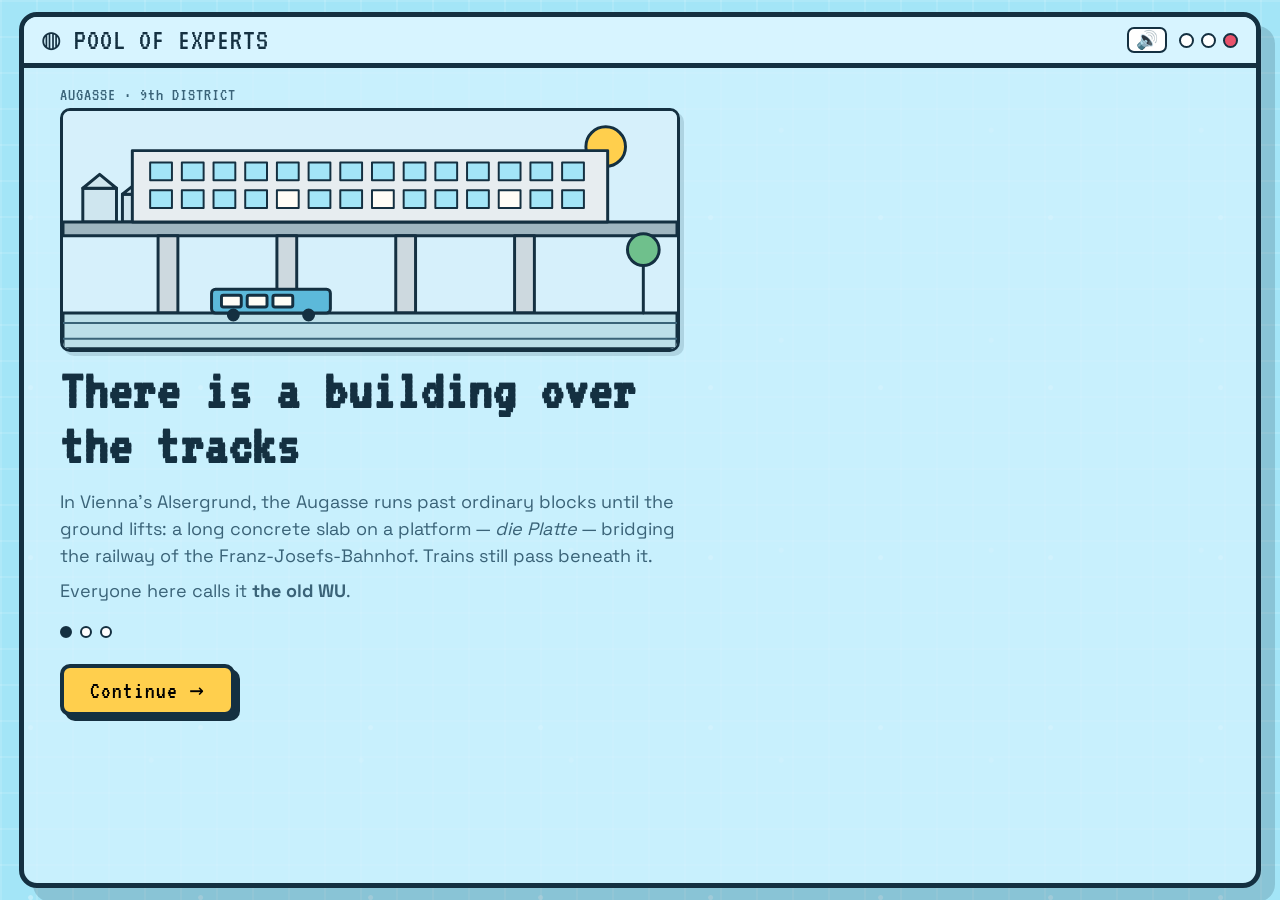
==== index.html @ d89aa1b1 "Zaehler 9/9 in der Auswahlleiste, Zeit- und Ruf-Anzeige wieder versteckt bis sie sich bewegen" ====
<!DOCTYPE html>
<html lang="en">
<head>
<meta charset="UTF-8">
<meta name="viewport" content="width=device-width, initial-scale=1.0">
<title>Pool of Experts</title>
<link href="https://fonts.googleapis.com/css2?family=VT323&family=Space+Grotesk:wght@400;500;700&display=swap" rel="stylesheet">
<link rel="stylesheet" href="style.css?v=20260910-4">
</head>
<body>
<div class="frame">
  <div class="titlebar">
    <span class="logo">◍ POOL OF EXPERTS</span>
    <span class="tag"></span>
    <button class="mute" id="mute" type="button" aria-pressed="false" title="Sound on/off">🔊</button>
    <span class="dots"><i></i><i></i><i></i></span>
  </div>
  <div class="hud" id="hud" style="display:none">
    <button class="gauge money-gauge" id="g-money" type="button" aria-expanded="false" aria-controls="budget-panel">
      <span class="k">💶 Budget <span class="caret">▾</span></span>
      <span class="v" id="hud-money">€3,000,000</span>
      <span class="sub" id="hud-spent">nothing spent yet</span>
    </button>
    <div class="gauge time-gauge" id="g-time" hidden>
      <div class="k">📅 Schedule</div>
      <div class="v" id="hud-weeks">on time</div>
      <div class="sub" id="hud-deadline">deadline: 01 Aug 2026</div>
    </div>
    <div class="gauge rep" id="g-rep" hidden>
      <div class="k">Reputation</div>
      <div class="v" id="hud-repword">Solid</div>
      <div class="bar"><div class="fill" id="hud-repfill" style="width:100%"></div></div>
    </div>
  </div>
  <div class="budget-panel" id="budget-panel" hidden>
    <div class="bstack" id="budget-stack"></div>
    <ul class="legend" id="budget-legend"></ul>
  </div>
  <div class="feed" id="feed" style="display:none">
    <span class="src">Quiet news day</span> — the call has just opened.
  </div>
  <div class="phasebar" id="phasebar"></div>
  <div class="stage" id="stage"></div>
</div>
<script src="data.js?v=20260910-4"></script>
<script src="rules.js?v=20260910-4"></script>
<script src="art.js?v=20260910-4"></script>
<script src="sound.js?v=20260910-4"></script>
<script src="game.js?v=20260910-4"></script>
<script>start();</script>
</body>
</html>
---- style.css ----
/* ==========================================================================
   POOL OF EXPERTS — style.css
   Alles CSS an einem Ort. Vorher: <style> in index.html plus Styles, die
   draft-p1-cards / draft-reveal / draft-letter zur Laufzeit injizierten.
   ========================================================================== */

:root{
  --water:#a3e5f7; --water-deep:#5cb9da; --ui:#d7f4ff; --ui-head:#70cbe8;
  --pink:#ffc2df; --pink-card:#ffe1ef; --tile:#9ae2f6;
  --gold:#ffcf4d; --gold-deep:#e8a200; --warn:#ff8a5c; --danger:#e8526b;
  --ink:#143041; --ink-soft:#3a6378; --paper:#fffdf6; --ok:#4fb286; --line:#bfe0ec;
}
*{box-sizing:border-box;margin:0;padding:0}
html,body{height:100%}
body{
  font-family:'Space Grotesk',system-ui,sans-serif; color:var(--ink);
  background:var(--water);
  background-image:
    radial-gradient(circle at 18% 28%, rgba(255,255,255,.32) 0 2px, transparent 3px),
    radial-gradient(circle at 72% 62%, rgba(255,255,255,.22) 0 2px, transparent 3px),
    linear-gradient(rgba(255,255,255,.12) 2px, transparent 2px),
    linear-gradient(90deg, rgba(255,255,255,.12) 2px, transparent 2px);
  background-size:170px 170px,210px 210px,36px 36px,36px 36px;
  min-height:100vh; display:flex; flex-direction:column;
}
img{image-rendering:pixelated}

.frame{
  width:min(1500px,97vw); margin:12px auto; flex:1;
  background:rgba(215,244,255,.72); border:5px solid var(--ink);
  border-radius:18px; box-shadow:14px 14px 0 rgba(20,48,65,.18);
  display:flex; flex-direction:column; overflow:hidden;
}
.titlebar{
  font-family:'VT323',monospace; background:var(--ui);
  border-bottom:5px solid var(--ink); padding:8px 18px;
  display:flex; align-items:center; gap:12px; letter-spacing:1px;
}
.titlebar .logo{font-size:30px;line-height:1}
.titlebar .tag{font-size:17px;color:var(--ink-soft);margin-left:2px}
.titlebar .mute{margin-left:auto;font-size:18px;line-height:1;background:#fff;border:2px solid var(--ink);border-radius:7px;padding:2px 7px;cursor:pointer}
.titlebar .mute:hover{background:var(--gold)}
.titlebar .dots{display:flex;gap:7px}
.titlebar .dots i{width:15px;height:15px;border:2px solid var(--ink);border-radius:50%;background:#fff}
.titlebar .dots i:last-child{background:var(--danger)}

.phasebar{
  font-family:'VT323',monospace; font-size:17px; display:flex; gap:6px;
  padding:5px 18px; background:var(--ui-head); border-bottom:5px solid var(--ink); flex-wrap:wrap;
}
.phasebar b{display:inline-flex;align-items:center;gap:6px;padding:1px 10px 1px 4px;border:2px solid transparent;border-radius:7px;white-space:nowrap;font-weight:400}
.phasebar b i{width:20px;height:20px;border:2px solid var(--ink);border-radius:50%;display:inline-flex;align-items:center;justify-content:center;font-style:normal;font-size:15px;background:#fff}
.phasebar b.locked{opacity:.5}
.phasebar b.locked i{border-style:dashed;background:transparent}
.phasebar b.open i{background:var(--gold)}
.phasebar b.done i{background:var(--ok);color:#fff}
.phasebar b.on{background:#fff;border-color:var(--ink);opacity:1}
.kicker{font-family:'VT323',monospace;font-size:18px;letter-spacing:.5px;color:var(--ink-soft);margin-bottom:8px}
.kicker b{color:var(--ink)}
.kicker span{color:var(--ink)}

.stage{flex:1;padding:18px clamp(16px,3vw,36px);overflow-y:auto}

h1{font-family:'VT323',monospace;font-size:clamp(34px,6vw,58px);line-height:.95;letter-spacing:1px;margin-bottom:14px}
h2{font-family:'VT323',monospace;font-size:clamp(24px,4vw,38px);margin-bottom:10px}
.lede{font-size:18px;max-width:60ch;line-height:1.5;color:var(--ink-soft);margin-bottom:8px}
p{line-height:1.55;max-width:64ch}
.spacer{height:16px}

.btn{
  font-family:'VT323',monospace; font-size:24px; letter-spacing:1px; cursor:pointer;
  background:var(--gold); border:4px solid var(--ink); border-radius:10px;
  padding:8px 26px; box-shadow:5px 5px 0 var(--ink); transition:transform .05s,box-shadow .05s;
}
.btn:hover{transform:translate(2px,2px);box-shadow:3px 3px 0 var(--ink)}
.btn:active{transform:translate(5px,5px);box-shadow:0 0 0 var(--ink)}
.btn:disabled{cursor:not-allowed;opacity:.45;background:#cfe6ef;box-shadow:5px 5px 0 rgba(20,48,65,.3)}
.btn.ghost{background:var(--ui)}
.btnbar{display:flex;gap:14px;flex-wrap:wrap;margin-top:26px;align-items:center}

/* ---- Vienna email ---- */
.mail{
  max-width:560px; background:var(--paper); border:4px solid var(--ink);
  border-radius:12px; box-shadow:7px 7px 0 rgba(20,48,65,.16); overflow:hidden;
}
.mail .from{
  display:flex;align-items:center;gap:12px;padding:13px 18px;
  background:var(--ui); border-bottom:3px solid var(--ink);
}
.mail .crest{
  width:42px;height:42px;flex:0 0 auto;border:3px solid var(--ink);border-radius:7px;
  background:linear-gradient(160deg,#e8526b 0 50%,#fff 50% 100%);
  display:flex;align-items:center;justify-content:center;
  font-family:'VT323',monospace;font-size:13px;line-height:.9;text-align:center;color:var(--ink);
}
.mail .who{font-weight:700}
.mail .who small{display:block;font-weight:400;color:var(--ink-soft);font-size:13px}
.mail .subject{padding:12px 18px 4px;font-family:'VT323',monospace;font-size:24px}
.mail .body{padding:4px 18px 18px;font-size:15px;line-height:1.55;color:#23434f}

/* ---- selection ---- */
.selbar{
  position:sticky; top:-18px; z-index:6; background:var(--ui); border:4px solid var(--ink);
  border-radius:10px; padding:10px 16px; display:flex; align-items:center; gap:16px;
  flex-wrap:wrap; margin-bottom:16px; box-shadow:5px 5px 0 rgba(20,48,65,.15);
}
.counter{font-family:'VT323',monospace;font-size:30px;line-height:1;flex:0 0 auto;min-width:64px}
.counter small{font-size:13px;display:block;color:var(--ink-soft);white-space:nowrap}
.timer{font-family:'VT323',monospace;font-size:26px;padding:2px 12px;border:3px solid var(--ink);border-radius:8px;background:#fff}
.timer.low{background:#ffd9df;color:var(--danger);border-color:var(--danger)}
.hint{font-size:13px;color:var(--ink-soft);max-width:42ch;line-height:1.45}
.selbar .btn{margin-left:auto;font-size:20px;padding:6px 20px}

.grid{display:grid;grid-template-columns:repeat(auto-fill,minmax(250px,1fr));gap:14px}
.card{
  position:relative; background:var(--paper); border:3px solid var(--ink); border-radius:10px;
  padding:13px 14px 12px; cursor:pointer; transition:transform .08s,box-shadow .08s;
  box-shadow:4px 4px 0 rgba(20,48,65,.14); display:flex; flex-direction:column;
}
.card:hover{transform:translateY(-3px);box-shadow:4px 7px 0 rgba(20,48,65,.18)}
.card.sel{background:#fff4d6;border-color:var(--gold-deep);box-shadow:4px 4px 0 var(--gold-deep)}
.card.sel::after{
  content:"✓ on board"; position:absolute;top:-12px;right:10px;
  font-family:'VT323',monospace;font-size:16px;background:var(--gold);
  border:2px solid var(--ink);border-radius:6px;padding:0 8px;
}
.card .sp{font-weight:700;font-size:14px;margin:6px 0 7px}

/* ---- modal ---- */
.scrim{position:fixed;inset:0;background:rgba(20,48,65,.55);display:flex;align-items:center;justify-content:center;padding:20px;z-index:40;animation:fade .15s ease}
@keyframes fade{from{opacity:0}to{opacity:1}}
.modal{background:var(--paper);border:5px solid var(--ink);border-radius:14px;max-width:480px;width:100%;box-shadow:10px 10px 0 rgba(20,48,65,.3);overflow:hidden}
.modal .head{font-family:'VT323',monospace;font-size:26px;padding:12px 18px;border-bottom:4px solid var(--ink);display:flex;gap:10px;align-items:center}
.modal.warn .head{background:#ffe6c2}
.modal.danger .head{background:#ffd9df}
.modal .body{padding:18px 20px}
.modal .body p{font-size:15px;margin-bottom:12px}
.modal .body .quote{background:#f0f6f9;border-left:4px solid var(--ink-soft);padding:10px 14px;font-size:14px;font-style:italic;color:#2c4d5e;margin-bottom:14px}
.modal .foot{display:flex;gap:10px;justify-content:flex-end;padding:0 20px 18px}
.modal .btn{font-size:19px;padding:5px 16px;box-shadow:4px 4px 0 var(--ink)}

/* ---- learned profile bars ---- */
.bars{max-width:520px;margin:14px 0}
.bar{display:flex;align-items:center;gap:12px;margin:9px 0}
.bar .lab{width:130px;font-size:14px;text-align:right;color:var(--ink-soft)}
.bar .track{flex:1;height:22px;background:#fff;border:3px solid var(--ink);border-radius:6px;overflow:hidden}
.bar .fill{height:100%;background:var(--gold);transition:width .5s ease}
.bar .fill.comp{background:var(--ok)}
.bar .num{font-family:'VT323',monospace;font-size:20px;width:28px}

/* ---- pool reveal ---- */
.poolwrap{max-width:820px}
.pool{background:linear-gradient(180deg,var(--water) 0%,var(--water-deep) 100%);border:4px solid var(--ink);border-radius:12px;padding:18px;margin:16px 0}
.lane{display:flex;align-items:flex-end;gap:6px;border:3px solid var(--ink);border-radius:8px;padding:10px 10px 6px;margin-bottom:10px;background:rgba(255,255,255,.22);min-height:96px;flex-wrap:wrap}
.lane .label{font-family:'VT323',monospace;font-size:18px;width:100%;margin-bottom:4px;display:flex;justify-content:space-between;align-items:baseline}
.lane .label span{font-size:14px;color:var(--ink-soft)}
.station{width:40px;height:64px;flex:0 0 auto;border:2px dashed var(--ink-soft);border-radius:5px;display:flex;align-items:flex-end;justify-content:center;background:rgba(255,255,255,.4);position:relative}
.station.full{border-style:solid;background:rgba(255,255,255,.72)}
.station.over{border-color:var(--danger)}
.station img{width:22px;height:48px}
.station .dress{position:absolute;top:-9px;left:50%;transform:translateX(-50%);font-size:13px}
.overflow{font-family:'VT323',monospace;font-size:16px;color:var(--danger);align-self:center;padding:0 8px}
.empties{font-family:'VT323',monospace;font-size:16px;color:var(--ink-soft);align-self:center;padding:0 8px}
.tally{display:flex;gap:24px;font-family:'VT323',monospace;font-size:24px;margin:8px 0 4px;flex-wrap:wrap}
.tally .target{color:var(--ink-soft)}
.runcount{font-family:'VT323',monospace;font-size:30px;margin:6px 0}

/* ---- outro ---- */
.slide{max-width:62ch}
.stat-row{display:flex;flex-wrap:wrap;gap:20px;margin:18px 0}
.stat{background:var(--paper);border:3px solid var(--ink);border-radius:10px;padding:14px 18px;flex:1;min-width:170px;box-shadow:4px 4px 0 rgba(20,48,65,.14)}
.stat .n{font-family:'VT323',monospace;font-size:46px;line-height:1}
.stat .t{font-size:14px;color:var(--ink-soft);line-height:1.35;margin-top:4px}
.disc{font-size:13px;color:var(--ink-soft);font-style:italic;margin-top:16px;max-width:60ch;line-height:1.5}
.dotnav{display:flex;gap:8px;margin-top:22px}
.dotnav i{width:12px;height:12px;border:2px solid var(--ink);border-radius:50%;background:#fff}
.dotnav i.on{background:var(--ink)}
.qlist{max-width:60ch;margin:6px 0 0}
.qlist li{margin:10px 0;line-height:1.5}
.verdict{background:var(--paper);border:3px solid var(--ink);border-radius:10px;padding:16px 20px;max-width:60ch;box-shadow:5px 5px 0 rgba(20,48,65,.15);margin:10px 0}
.verdict .tagline{font-family:'VT323',monospace;font-size:26px;margin-bottom:8px}

/* ---- application review (phase 2) ---- */
.appcard{background:var(--paper);border:3px solid var(--ink);border-radius:12px;padding:18px 20px;max-width:620px;box-shadow:6px 6px 0 rgba(20,48,65,.16);margin-bottom:16px}
.apphead .badge{display:inline-block;font-family:'VT323',monospace;font-size:16px;background:var(--ui-head);border:2px solid var(--ink);border-radius:6px;padding:0 9px;margin-bottom:4px}
.appcard h2{font-family:'VT323',monospace}
.appcard p{font-size:15px;line-height:1.55;color:#23434f}
.appcrit{display:flex;flex-wrap:wrap;gap:6px;margin:6px 0 14px;border-top:2px dotted var(--line);padding-top:10px}
.appactions{display:flex;gap:10px;flex-wrap:wrap}
.appactions .btn{font-size:20px;padding:6px 22px}

/* ---- HUD ---- */
.hud{display:flex;gap:8px;padding:6px 18px;background:var(--ui-head);border-bottom:5px solid var(--ink);flex-wrap:wrap}
.gauge[hidden]{display:none}
.gauge{flex:0 1 auto;min-width:0;background:var(--paper);border:2px solid var(--ink);border-radius:8px;padding:3px 10px;box-shadow:3px 3px 0 rgba(20,48,65,.14);display:flex;align-items:baseline;gap:8px}
.gauge .k{font-size:10px;color:var(--ink-soft);text-transform:uppercase;letter-spacing:.6px}
.gauge .v{font-family:'VT323',monospace;font-size:22px;line-height:1.05}
.gauge .sub{font-size:10px;color:var(--ink-soft)}
.gauge.gflash{animation:gflash .5s ease}
@keyframes gflash{0%{background:#fff4d6}100%{background:var(--paper)}}
button.gauge{font:inherit;color:inherit;text-align:left;cursor:pointer;appearance:none}
button.gauge .k,button.gauge .v,button.gauge .sub{display:inline}
button.gauge .caret{font-size:12px;color:var(--ink-soft);margin-left:4px;display:inline-block;transition:transform .15s}
button.gauge.open .caret{transform:rotate(180deg)}
.budget-panel{padding:10px 18px 12px;background:var(--ui);border-bottom:5px solid var(--ink)}
.budget-panel .bstack{display:flex;height:22px;border:3px solid var(--ink);border-radius:6px;overflow:hidden;background:#fff}
.budget-panel .bstack i{display:block;height:100%;border-right:2px solid var(--ink);transition:width .4s ease}
.budget-panel .bstack i.rest{background:repeating-linear-gradient(135deg,#fff 0 6px,#eaf4f8 6px 12px);border-right:none}
.budget-panel .legend{list-style:none;display:flex;flex-wrap:wrap;gap:6px 22px;margin-top:8px;font-size:13px}
.budget-panel .legend li{display:flex;align-items:center;gap:6px}
.budget-panel .legend li i{width:12px;height:12px;border:2px solid var(--ink);border-radius:3px;display:inline-block}
.budget-panel .legend li.rest i{background:repeating-linear-gradient(135deg,#fff 0 3px,#eaf4f8 3px 6px)}
.budget-panel .legend b{font-family:'VT323',monospace;font-size:17px}
.budget-panel .legend small{color:var(--ink-soft)}
.budget-panel .legend li.none{color:var(--ink-soft);font-style:italic}
.rep .bar{width:90px;height:10px;border:2px solid var(--ink);border-radius:6px;background:#fff;overflow:hidden;align-self:center}
.rep .fill{height:100%;background:var(--ok);transition:width .4s ease,background .4s ease}
.feed{font-family:'VT323',monospace;font-size:18px;background:var(--ink);color:#bfe9f7;
  padding:6px 18px;display:flex;gap:10px;align-items:center;border-bottom:5px solid var(--ink)}
.feed b{color:var(--gold)}.feed .src{color:#7fb8cc}
.money-gauge{border-color:var(--gold-deep)!important;background:#fff8e6!important}
.time-gauge{border-color:var(--warn)!important;background:#fff6f0!important}
.btn .cost{display:block;font-family:'Space Grotesk',sans-serif;font-size:12px;letter-spacing:0;color:var(--ink-soft);font-weight:500;margin-top:1px}
.btnbar.col{flex-direction:column;align-items:flex-start}
.btnbar.col .btn{width:100%;max-width:560px;text-align:left}
.art{border:3px solid var(--ink);border-radius:10px;overflow:hidden;margin-bottom:12px;box-shadow:4px 4px 0 rgba(20,48,65,.14)}
.art svg{display:block;width:100%;height:auto}

/* ---- opening scene ---- */
.beatlabel{font-family:'VT323',monospace;font-size:18px;color:var(--ink-soft);letter-spacing:1px;margin-bottom:4px}
.fadein{animation:fadein .35s ease}
@keyframes fadein{from{opacity:0;transform:translateY(8px)}to{opacity:1;transform:none}}

@media (max-width:560px){
  .frame{width:97vw;margin:10px auto}
  .selbar .btn{margin-left:0;width:100%}
  .phasebar{font-size:14px}
  .bar .lab{width:96px;font-size:12px}
  .appactions .btn{width:100%}
}
/* ---- keyboard ---- */
:focus-visible{outline:3px solid var(--gold-deep);outline-offset:2px}
.card:focus-visible{outline:3px solid var(--gold-deep);outline-offset:3px}
button.hcard{font:inherit;color:inherit;text-align:left}
.keys{font-size:12px;color:var(--ink-soft);text-align:center;margin:0}
kbd{font-family:'VT323',monospace;font-size:14px;border:1.5px solid var(--ink-soft);border-radius:4px;padding:0 5px;background:#fff}
@media (prefers-reduced-motion:reduce){*{animation:none!important;transition:none!important}}

/* ---- stations 3–6 and echoes ---- */
.echo-note{font-size:13px;color:#2c6e54;background:#e9f7f0;border:2px solid var(--ok);border-radius:8px;padding:6px 10px;margin:8px 0 4px;max-width:none}
.btn .cost s{color:var(--ink-soft);margin-right:4px}
.lates{display:grid;grid-template-columns:repeat(auto-fit,minmax(250px,1fr));gap:14px;margin-top:14px}
.late{background:var(--paper);border:3px solid var(--ink);border-radius:10px;padding:12px 14px;box-shadow:5px 5px 0 rgba(20,48,65,.15)}
.late h3{font-family:'VT323',monospace;font-size:26px;line-height:1;margin:4px 0 8px}
.late ul{list-style:none;font-size:13px;line-height:1.45}
.late li{padding:6px 0;border-top:1px dotted var(--line)}
.late li span{font-family:'VT323',monospace;font-size:16px;white-space:nowrap}
.late li.cost span{color:var(--danger)}
.late li.gain span{color:#2c6e54}
.late li.none{color:var(--ink-soft);font-style:italic}

/* ---- the ending ---- */
.bill{background:var(--paper);border:3px solid var(--ink);border-radius:10px;padding:12px 16px;box-shadow:4px 4px 0 rgba(20,48,65,.14);margin:14px 0;max-width:520px}
.bill .k{font-size:11px;text-transform:uppercase;letter-spacing:.6px;color:var(--ink-soft)}
.bill .v{font-family:'VT323',monospace;font-size:40px;line-height:1.05}
.bill .legend{list-style:none;display:flex;flex-wrap:wrap;gap:4px 18px;margin-top:8px;font-size:13px;border-top:2px dotted var(--line);padding-top:8px}
.bill .legend li{display:flex;align-items:center;gap:6px}
.bill .legend li i{width:11px;height:11px;border:2px solid var(--ink);border-radius:3px;display:inline-block}
.bill .legend b{font-family:'VT323',monospace;font-size:16px}
.facts2{display:grid;grid-template-columns:repeat(auto-fit,minmax(260px,1fr));gap:16px;margin-top:18px}
.fact2{background:var(--paper);border:3px solid var(--ink);border-radius:10px;padding:16px 18px;box-shadow:5px 5px 0 rgba(20,48,65,.15)}
.fact2 p{font-size:17px;line-height:1.5;max-width:none}
.juries{display:grid;grid-template-columns:repeat(auto-fit,minmax(260px,1fr));gap:16px;margin-top:14px}
.jury{background:var(--paper);border:3px solid var(--ink);border-radius:10px;padding:14px 16px;box-shadow:5px 5px 0 rgba(20,48,65,.15)}
.jury h3{font-family:'VT323',monospace;font-size:26px;line-height:1;margin-bottom:8px}
.jury table{width:100%;border-collapse:collapse;font-size:14px}
.jury th{font-size:11px;text-transform:uppercase;letter-spacing:.5px;color:var(--ink-soft);text-align:right;padding:2px 6px}
.jury td{padding:5px 6px;border-top:1px dotted var(--line);text-align:right}
.jury td:first-child,.jury th:first-child{text-align:left}
.jury tr.sum td{font-weight:700;border-top:2px solid var(--ink)}
.jury .names{font-size:13px;color:var(--ink-soft);margin-top:10px}
.jury .src,.stat .src{font-size:11px;color:var(--ink-soft);margin-top:6px;line-height:1.35}
.srcgrid{display:grid;grid-template-columns:repeat(auto-fit,minmax(280px,1fr));gap:20px;margin-top:10px}
.srcgrid h3{font-family:'VT323',monospace;font-size:24px;margin-bottom:6px}
.sources{list-style:none;font-size:13px;line-height:1.45}
.sources li{padding:5px 0;border-bottom:1px dotted var(--line)}
.sources a{color:var(--ink)}
.terms-src .no{display:inline-block;min-width:64px;font-family:'VT323',monospace;font-size:15px;color:var(--ink-soft)}

.abroad-art{max-width:560px;margin-top:16px}

/* ---- dossier ---- */
.dossier{display:grid;grid-template-columns:repeat(auto-fit,minmax(280px,1fr));gap:14px;margin:14px 0 22px}
.doss{background:var(--paper);border:3px solid var(--ink);border-radius:10px;padding:12px 14px;box-shadow:4px 4px 0 rgba(20,48,65,.14)}
.doss h3{font-family:'VT323',monospace;font-size:24px;line-height:1.05;margin-bottom:6px}
.doss p{font-size:13px;line-height:1.5;max-width:none}
.doss .src{display:block;font-size:11px;color:var(--ink-soft);margin-top:8px;line-height:1.35}

/* ---- the project map ---- */
.map{display:grid;grid-template-columns:repeat(auto-fit,minmax(240px,1fr));gap:14px;margin-top:14px}
.station-card{background:var(--paper);border:3px solid var(--ink);border-radius:10px;padding:12px 14px;box-shadow:5px 5px 0 rgba(20,48,65,.15);display:flex;flex-direction:column;gap:6px;position:relative}
.station-card.locked{background:#e6eef2;color:var(--ink-soft);box-shadow:none;border-style:dashed}
.station-card.locked h3{color:var(--ink-soft)}
.station-card.open{border-color:var(--gold-deep);box-shadow:5px 5px 0 var(--gold-deep)}
.station-card.done{background:#eef8f2}
.st-head{display:flex;justify-content:space-between;align-items:center;font-family:'VT323',monospace;font-size:17px;color:var(--ink-soft)}
.st-no{width:26px;height:26px;border:2px solid currentColor;border-radius:50%;display:inline-flex;align-items:center;justify-content:center;font-size:18px}
.station-card h3{font-family:'VT323',monospace;font-size:26px;line-height:1}
.st-place{font-size:12px;text-transform:uppercase;letter-spacing:.5px;color:var(--ink-soft)}
.station-card p{font-size:13px;line-height:1.45;flex:1}
.st-result{font-family:'VT323',monospace;font-size:16px;border-top:2px dotted var(--line);padding-top:6px}
.station-card .btn.st-go{font-size:19px;padding:5px 16px;align-self:flex-start}

/* ---- the brief again, one line marked ---- */
.reveal-row{display:flex;gap:22px;flex-wrap:wrap;align-items:flex-start;margin-top:8px}
.reveal-mail{flex:1 1 420px;min-width:0}
.reveal-facts{flex:0 1 220px;display:flex;flex-direction:column;gap:14px}
.fact{background:var(--paper);border:3px solid var(--ink);border-radius:10px;padding:12px 16px;box-shadow:4px 4px 0 rgba(20,48,65,.14)}
.fact .n{font-family:'VT323',monospace;font-size:54px;line-height:1}
.fact .t{font-size:13px;color:var(--ink-soft);line-height:1.35;margin-top:2px}

/* ---- outside-world reaction & the three ways ---- */
.appcard.wide{max-width:720px}
.slide.wide{max-width:900px}
.voices{display:flex;flex-direction:column;gap:10px;margin-top:8px}
.voice{border-left:4px solid var(--ink-soft);padding:4px 12px}
.voice b{font-family:'VT323',monospace;font-size:18px;letter-spacing:.5px;display:block}
.voice p{margin:2px 0 0;font-size:14px}
.voice.chamber{border-left-color:var(--danger);background:#fff0f2;border-radius:0 8px 8px 0}
.ways{display:grid;grid-template-columns:repeat(auto-fit,minmax(250px,1fr));gap:16px;margin-top:14px}
.way{background:var(--paper);border:3px solid var(--ink);border-radius:10px;padding:14px 16px;box-shadow:5px 5px 0 rgba(20,48,65,.15);display:flex;flex-direction:column;gap:8px}
.way h3{font-family:'VT323',monospace;font-size:26px;line-height:1}
.way p{font-size:14px;flex:1}
.way .btn{font-size:20px;padding:6px 18px}
.comp{display:flex;flex-direction:column;gap:8px}
.compbtn{text-align:left;font-size:19px;padding:6px 14px}
.compbtn .cost{white-space:normal}

/* ---- briefing mail: five terms, deliberately uniform ---- */
.mail.brief{max-width:640px}
.mail.brief .body p{max-width:none;margin-bottom:10px}
.terms{list-style:none;margin:6px 0 14px;padding:0}
.terms .term{display:flex;gap:10px;padding:7px 0;border-top:1px dotted var(--line);font-size:14px;line-height:1.5}
.terms .term:last-child{border-bottom:1px dotted var(--line)}
.terms .no{flex:0 0 22px;color:var(--ink-soft)}
.terms .term.hl .tx{background:var(--gold);box-shadow:0 0 0 3px var(--gold);border-radius:2px}

/* ---- chamber nomination ---- */
.mail .crest.zt{background:linear-gradient(160deg,#143041 0 50%,#5cb9da 50% 100%);color:#fff}
.nominees{margin:6px 0 12px 20px;font-size:14px;line-height:1.6}

/* ---- selection: sticky bar with hand + slots, deck, table ---- */
.selbar.two{display:flex;flex-direction:column;gap:8px;align-items:stretch;padding:10px 14px}
.selbar .row1,.selbar .row2{display:flex;align-items:center;gap:14px;flex-wrap:wrap}
.selbar .row1 .btn{margin-left:auto}
.hand{display:flex;gap:5px;flex-wrap:wrap;flex:1;min-width:260px}
.hcard{width:62px;height:44px;border:2px solid var(--ink);border-radius:6px;background:var(--paper);box-shadow:2px 2px 0 rgba(20,48,65,.18);padding:3px 5px;display:flex;flex-direction:column;justify-content:center;cursor:pointer;font-size:10px;line-height:1.15;overflow:hidden}
.hcard b{font-family:'VT323',monospace;font-size:15px;letter-spacing:.2px;white-space:nowrap;overflow:hidden;text-overflow:ellipsis;font-weight:400}
.hcard small{color:var(--ink-soft)}
.hcard:hover:not(.chamber):not(.empty){background:#ffd9df;border-color:var(--danger)}
.hcard.chamber{background:#eef3f6;border-color:var(--ink-soft);cursor:default}
.hcard.empty{border-style:dashed;border-color:var(--ink-soft);background:transparent;box-shadow:none;cursor:default;color:var(--ink-soft);text-align:center}
.selbar .fees{font-size:12px;color:var(--ink-soft);line-height:1.3;min-width:120px}
.selbar .fees b{font-family:'VT323',monospace;font-size:20px;color:var(--ink);display:block}
.selbar .fees small{display:block}
.slots{display:flex;gap:6px;flex-wrap:wrap;position:relative}
.slot{font:inherit;text-align:left;border:2px solid var(--ink);border-radius:7px;padding:3px 8px;min-width:96px;background:var(--fc);cursor:default;line-height:1.15}
.slot b{font-family:'VT323',monospace;font-size:16px;letter-spacing:.3px;font-weight:400;display:block}
.slot small{font-size:10px;color:var(--ink);display:block;white-space:nowrap;overflow:hidden;text-overflow:ellipsis;max-width:120px}
.slot.missing{background:#fff;border-style:dashed;border-color:var(--danger);cursor:pointer}
.slot.missing small{color:var(--danger);font-weight:700;text-transform:uppercase;letter-spacing:.4px}
.slot.missing:hover{background:#fff0f2}
.selbar .hint{flex:1;min-width:220px;max-width:none;font-size:12px}
.selbar .hint b{color:var(--ink)}
.pop{position:absolute;top:calc(100% + 8px);left:0;z-index:20;background:var(--paper);border:3px solid var(--ink);border-radius:10px;padding:10px 14px;box-shadow:6px 6px 0 rgba(20,48,65,.2);max-width:420px;font-size:13px}
.pop b{font-family:'VT323',monospace;font-size:20px;display:block}
.pop span{color:var(--ink-soft);display:block;margin-bottom:8px;font-size:12px}
.pop .who{display:grid;grid-template-columns:auto 1fr;gap:2px 10px;align-items:baseline}
.pop .who small{color:var(--ink-soft);font-size:11px}
.pop .link,.tablehead .link,.deck-nav .link{background:none;border:none;padding:0;font:inherit;font-size:13px;color:var(--ink);text-decoration:underline;cursor:pointer}

/* round 1: the deck */
.deck{max-width:560px;margin:8px auto 0;display:flex;flex-direction:column;gap:12px}
.deck-progress{font-size:13px;color:var(--ink-soft)}
.deck-progress span{float:right}
.bigcard{background:var(--paper);border:3px solid var(--ink);border-radius:12px;padding:20px 22px;box-shadow:6px 6px 0 rgba(20,48,65,.16);animation:slideInRight .25s ease}
@keyframes slideInRight{from{opacity:0;transform:translateX(48px)}to{opacity:1;transform:none}}
.bigcard .nm{font-family:'VT323',monospace;font-size:34px;line-height:1;margin-bottom:4px}
.bigcard .ti{font-size:13px;color:var(--ink-soft);margin-bottom:8px}
.bigcard .sp{font-weight:700;font-size:15px;margin-bottom:8px}
.bigcard .bio{font-size:15px;line-height:1.55;max-width:none;margin-bottom:12px}
.bigcard .fields{display:flex;flex-wrap:wrap;gap:5px;margin-bottom:10px}
.bigcard .fee{font-family:'VT323',monospace;font-size:18px;color:var(--ink-soft)}
.deck-actions{display:grid;grid-template-columns:1.4fr 1fr 1fr;gap:10px}
.deck-actions .btn{text-align:left;font-size:22px;padding:8px 14px}
.deck-actions .btn.yes{background:var(--ok);color:#fff}
.deck-actions .btn.yes .cost{color:#e6f6ee}
.deck-actions .btn.no{background:#fff}
.deck-nav{display:flex;justify-content:space-between;font-size:13px}

/* round 2: the table */
.tablehead{display:flex;justify-content:space-between;align-items:baseline;gap:12px;flex-wrap:wrap;font-size:13px;color:var(--ink-soft);margin:6px 0 10px}
.grid.compact{grid-template-columns:repeat(auto-fill,minmax(210px,1fr));gap:10px}
.grid.compact .card{padding:10px 12px 9px}
.card .nm{font-family:'VT323',monospace;font-size:22px;line-height:1;margin-bottom:2px;background:none;border:none;padding:0;color:inherit;text-align:left;cursor:pointer;text-decoration:underline dotted var(--ink-soft)}
.card .nm:hover{text-decoration-color:var(--ink)}
.grid.compact .card .sp{font-size:13px;margin:4px 0 6px}
.card .more{font-size:12px;line-height:1.45;color:#2c4d5e;margin-bottom:6px}
.card .more .ti{margin-bottom:3px}
.card.pile-maybe{border-style:dashed}
.card.pile-no{opacity:.75;background:#f3f6f8}
.card.pile-no.sel{opacity:1}
.card .fields{display:flex;flex-wrap:wrap;gap:4px;margin-top:2px}
.ftag{font-size:11px;font-weight:700;letter-spacing:.2px;border:2px solid var(--ink);border-radius:5px;padding:1px 7px;background:var(--fc,var(--ui))}
.ftag.none{background:transparent;border-style:dashed;border-color:var(--ink-soft);color:var(--ink-soft);font-weight:400}
.card .fee{font-family:'VT323',monospace;font-size:15px;color:var(--ink-soft);margin-top:8px;text-align:right}
.card.sel .fee{color:var(--ink)}
.card.pulse{animation:pulse .9s ease}
@keyframes pulse{0%{box-shadow:0 0 0 6px var(--gold)}100%{box-shadow:4px 4px 0 rgba(20,48,65,.14)}}
@media (max-width:820px){
  .deck-actions{grid-template-columns:1fr}
  .selbar .row1 .btn{margin-left:0;width:100%}
}
.verdict li small{color:var(--ink-soft);margin-left:6px}

/* ---- invitation letter (ex draft-letter.js) ---- */
.letter-wrap{display:flex;flex-direction:column;align-items:center;padding:32px 16px 40px;background:var(--water)}
.letter-status{font-size:13px;color:var(--ink);opacity:.6;margin:0 0 16px;letter-spacing:.05em;text-transform:uppercase}
.letter{max-width:600px;width:100%;background:var(--paper);border:3px solid var(--ink);box-shadow:6px 6px 0 var(--ink);padding:40px 44px 44px;color:var(--ink);letter-spacing:-.01em;line-height:1.6;position:relative}
.letter .head{display:flex;justify-content:space-between;align-items:flex-start;margin-bottom:32px}
.letter .label{font-size:11px;text-transform:uppercase;letter-spacing:.08em;opacity:.5;margin-bottom:4px}
.letter .sender{font-size:13px}
.letter .sender b{font-weight:600}
.letter .stamp{opacity:.75}
.letter .stamp svg{flex-shrink:0}
.letter .date{font-size:13px;text-align:right;margin-bottom:28px;opacity:.7}
.letter .subj{font-size:14px;font-weight:700;margin-bottom:24px;border-left:3px solid var(--ink);padding-left:12px;line-height:1.4}
.letter p{max-width:none}
.letter .greet{margin:0 0 18px;font-size:15px}
.letter .para{margin:0 0 16px;font-size:14px;text-align:justify}
.letter .para.last{margin-bottom:32px}
.letter .close{margin:0;font-size:14px}
.letter .sign{margin:36px 0 0;font-size:14px;font-weight:600}
.letter-actions{margin-top:28px;max-width:600px;width:100%;justify-content:space-between}
.letter-actions .btn.ghost{font-size:15px}
.btn.send{font-size:20px;padding:10px 36px;background:var(--ok);color:#fff;border-color:var(--ok)}
.btn.send.big{font-size:28px;padding:10px 32px}

/* ---- intermezzo terminal (ex draft-reveal.js) ---- */
.im-terminal{min-height:60vh;background:var(--ink);color:#e8f8ff;font-family:'VT323',monospace;font-size:clamp(1.3rem,3.5vw,1.7rem);line-height:1.7;padding:clamp(2rem,8vw,4rem) clamp(1.2rem,6vw,3rem);display:flex;flex-direction:column;justify-content:center}
.im-lines{display:flex;flex-direction:column;gap:.15rem;margin-bottom:.5rem}
.im-line{opacity:0;transform:translateY(4px);transition:opacity .35s ease,transform .35s ease;white-space:pre-wrap}
.im-line::before{content:'> ';color:var(--water);opacity:.7}
.im-line.visible{opacity:1;transform:none}
.im-cursor{color:var(--water);animation:im-blink .8s step-end infinite;font-size:1.2em;line-height:1;margin-top:.1rem}
@keyframes im-blink{0%,100%{opacity:1}50%{opacity:0}}
.im-cta{margin-top:2.5rem}
.im-btn{font-family:'VT323',monospace;font-size:1.6rem;background:var(--water);color:var(--ink);border:3px solid var(--water);border-radius:6px;padding:.4rem 1.4rem .3rem;cursor:pointer;letter-spacing:.06em;transition:background .15s,color .15s,border-color .15s}
.im-btn:hover{background:var(--water-deep);border-color:var(--water-deep);color:#fff}

/* ---- pool reveal scene (ex draft-reveal.js) ---- */
.dr-reveal{max-width:760px;margin:0 auto;padding:2rem 1rem 3rem;color:var(--ink)}
.dr-title{font-family:'VT323',monospace;font-size:clamp(2rem,6vw,3rem);color:var(--ink);margin:0 0 .4rem;letter-spacing:.04em}
.dr-venue-art{margin-bottom:1.2rem;border:3px solid var(--ink);border-radius:10px;overflow:hidden;line-height:0}
.dr-venue-art svg{width:100%;height:auto;display:block}
.dr-subtitle{font-size:.95rem;opacity:.75;margin:0 0 1.8rem}
.dr-pool-grid{display:flex;flex-direction:column;gap:1.6rem;margin-bottom:1.8rem}
.dr-lane{background:var(--water);border:3px solid var(--ink);border-radius:10px;padding:.9rem 1rem 1rem}
.dr-lane-label{font-family:'VT323',monospace;font-size:1.3rem;margin-bottom:.6rem;display:flex;align-items:center;gap:.7rem}
.dr-slots-row{display:flex;flex-wrap:wrap;gap:.5rem}
.dr-slot{display:flex;flex-direction:column;align-items:center;gap:2px;cursor:default}
.dr-doll svg{display:block}
.dr-summary{display:flex;align-items:center;gap:.6rem;flex-wrap:wrap;border:3px solid var(--ink);border-radius:8px;padding:.7rem 1rem;font-size:1rem;margin-bottom:1.4rem}
.dr-summary strong{font-weight:700}
.dr-summary{background:var(--paper)}
.dr-none{font-family:'VT323',monospace;font-size:1.6rem;color:var(--ink-soft);padding:.6rem .4rem}
.dr-btn-primary{font-family:'VT323',monospace;font-size:1.5rem;background:var(--ink);color:var(--water);border:3px solid var(--ink);border-radius:6px;padding:.45rem 1.4rem .35rem;cursor:pointer;letter-spacing:.05em;transition:background .15s,color .15s}
.dr-btn-primary:hover{background:var(--water-deep);color:var(--ink)}

/* ---- small inline-style replacements from game.js ---- */
.apphead h2{margin:6px 0 0}
.apphead .meta{font-size:13px;color:var(--ink-soft)}
.appcard .bio{margin:12px 0}
.btnbar.mt{margin-top:16px}
.lede.note{font-size:14px;max-width:60ch}
.lede.small{font-size:15px}
.verdict ul{margin:0;padding-left:18px;line-height:1.6}
.verdict .step{font-size:18px;margin:0}
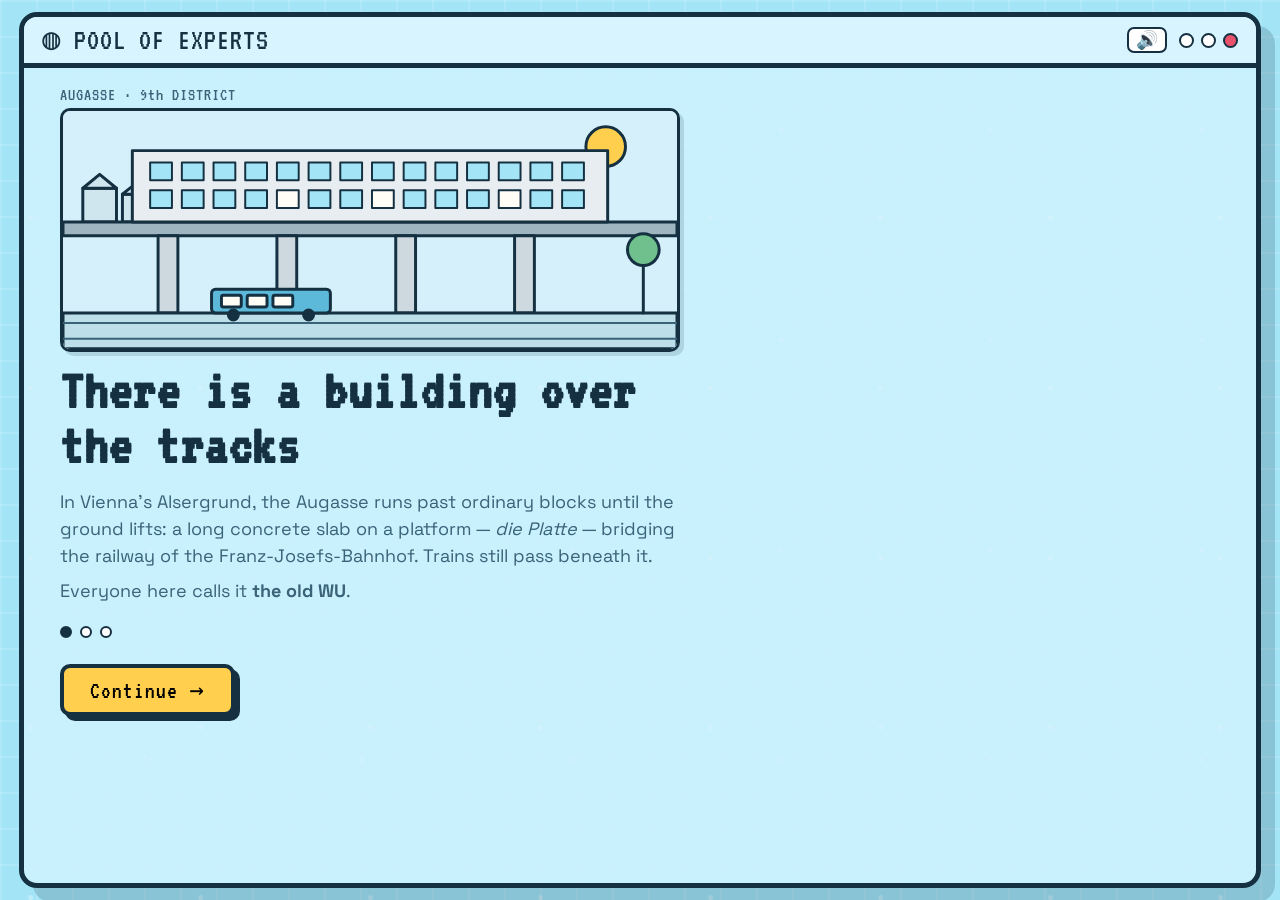
==== commit e83e6f95: "Confirm am Stapel verdrahtet, Stapel folgen Hand und Tisch, Zaehlung mit Kammer" ====
--- a/index.html
+++ b/index.html
@@ -5,7 +5,7 @@
 <meta name="viewport" content="width=device-width, initial-scale=1.0">
 <title>Pool of Experts</title>
 <link href="https://fonts.googleapis.com/css2?family=VT323&family=Space+Grotesk:wght@400;500;700&display=swap" rel="stylesheet">
-<link rel="stylesheet" href="style.css?v=20260910-4">
+<link rel="stylesheet" href="style.css?v=20260911-1">
 </head>
 <body>
 <div class="frame">
@@ -24,7 +24,7 @@
     <div class="gauge time-gauge" id="g-time" hidden>
       <div class="k">📅 Schedule</div>
       <div class="v" id="hud-weeks">on time</div>
-      <div class="sub" id="hud-deadline">deadline: 01 Aug 2026</div>
+      <div class="sub" id="hud-deadline">deadline: 01 Mar 2027</div>
     </div>
     <div class="gauge rep" id="g-rep" hidden>
       <div class="k">Reputation</div>
@@ -42,11 +42,11 @@
   <div class="phasebar" id="phasebar"></div>
   <div class="stage" id="stage"></div>
 </div>
-<script src="data.js?v=20260910-4"></script>
-<script src="rules.js?v=20260910-4"></script>
-<script src="art.js?v=20260910-4"></script>
-<script src="sound.js?v=20260910-4"></script>
-<script src="game.js?v=20260910-4"></script>
+<script src="data.js?v=20260911-1"></script>
+<script src="rules.js?v=20260911-1"></script>
+<script src="art.js?v=20260911-1"></script>
+<script src="sound.js?v=20260911-1"></script>
+<script src="game.js?v=20260911-1"></script>
 <script>start();</script>
 </body>
 </html>
--- a/style.css
+++ b/style.css
@@ -238,6 +238,10 @@
   .bar .lab{width:96px;font-size:12px}
   .appactions .btn{width:100%}
 }
+.errbar{position:fixed;left:0;right:0;bottom:0;z-index:99;background:var(--danger);color:#fff;font-size:13px;padding:8px 16px;display:flex;gap:10px;align-items:center;font-family:'Space Grotesk',sans-serif}
+.errbar span{flex:1;font-family:monospace;word-break:break-all}
+.errbar button{background:#fff;border:none;border-radius:4px;padding:0 8px;cursor:pointer;font-size:16px}
+
 /* ---- keyboard ---- */
 :focus-visible{outline:3px solid var(--gold-deep);outline-offset:2px}
 .card:focus-visible{outline:3px solid var(--gold-deep);outline-offset:3px}
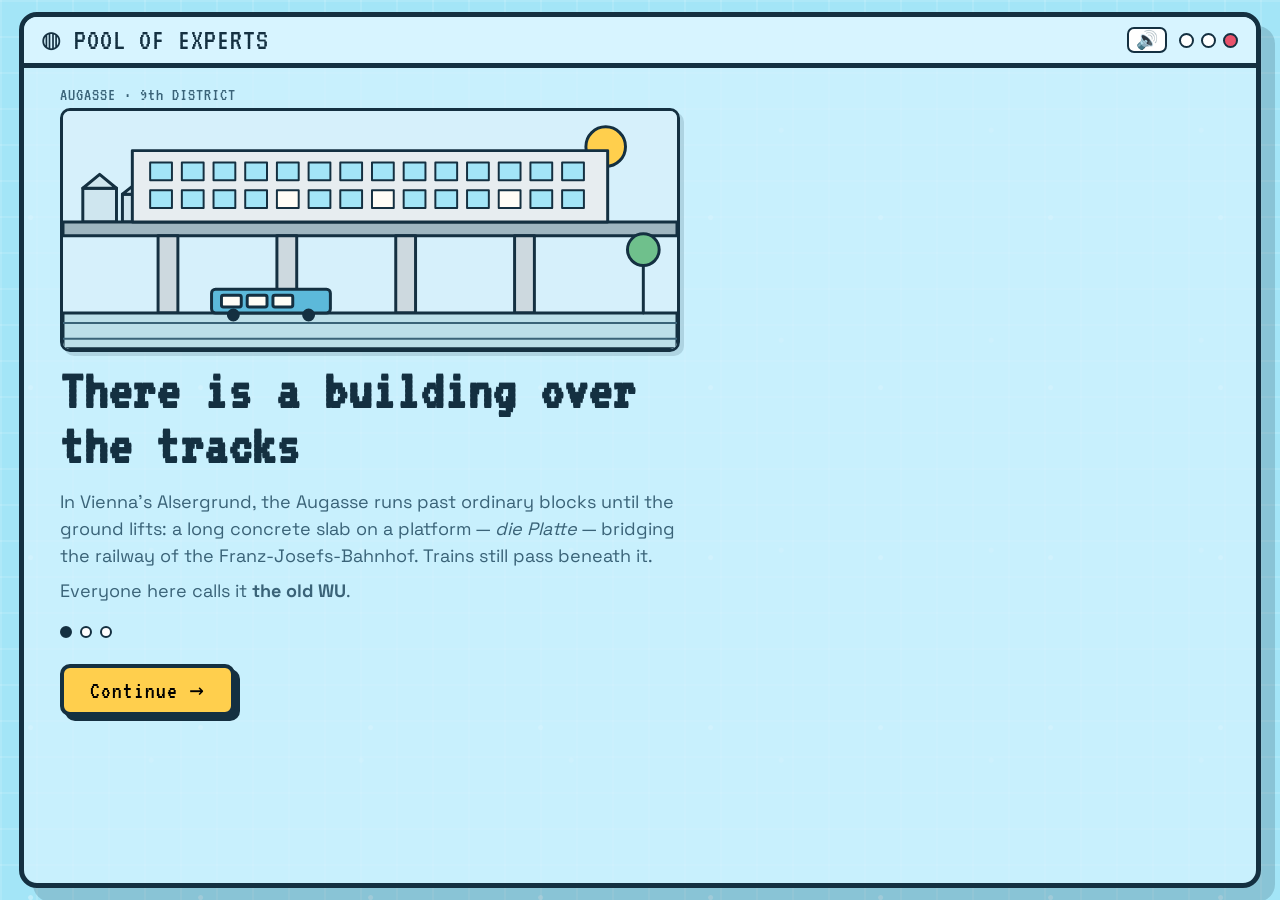
==== commit a4a56fa5: "Klima-Notiz gegen STEK 68 geprueft und praezisiert, STEK als Quelle ergaenzt" ====
--- a/index.html
+++ b/index.html
@@ -5,7 +5,7 @@
 <meta name="viewport" content="width=device-width, initial-scale=1.0">
 <title>Pool of Experts</title>
 <link href="https://fonts.googleapis.com/css2?family=VT323&family=Space+Grotesk:wght@400;500;700&display=swap" rel="stylesheet">
-<link rel="stylesheet" href="style.css?v=20260911-1">
+<link rel="stylesheet" href="style.css?v=20260911-5">
 </head>
 <body>
 <div class="frame">
@@ -37,16 +37,16 @@
     <ul class="legend" id="budget-legend"></ul>
   </div>
   <div class="feed" id="feed" style="display:none">
-    <span class="src">Quiet news day</span> — the call has just opened.
+    <span class="src">Quiet news day</span> — nothing in the papers yet.
   </div>
   <div class="phasebar" id="phasebar"></div>
   <div class="stage" id="stage"></div>
 </div>
-<script src="data.js?v=20260911-1"></script>
-<script src="rules.js?v=20260911-1"></script>
-<script src="art.js?v=20260911-1"></script>
-<script src="sound.js?v=20260911-1"></script>
-<script src="game.js?v=20260911-1"></script>
+<script src="data.js?v=20260911-5"></script>
+<script src="rules.js?v=20260911-5"></script>
+<script src="art.js?v=20260911-5"></script>
+<script src="sound.js?v=20260911-5"></script>
+<script src="game.js?v=20260911-5"></script>
 <script>start();</script>
 </body>
 </html>
--- a/style.css
+++ b/style.css
@@ -250,6 +250,21 @@
 kbd{font-family:'VT323',monospace;font-size:14px;border:1.5px solid var(--ink-soft);border-radius:4px;padding:0 5px;background:#fff}
 @media (prefers-reduced-motion:reduce){*{animation:none!important;transition:none!important}}
 
+/* ---- locked-station preview ---- */
+.station-card .st-peek{background:none;border:none;padding:0;font:inherit;font-size:12px;color:var(--ink-soft);text-decoration:underline;cursor:pointer;align-self:flex-start}
+.station-card .st-peek:hover{color:var(--ink)}
+.appcard.preview{background:#eef3f6;border-style:dashed}
+.appcard.preview .badge.locked{background:#dfe7eb;border-color:var(--ink-soft);color:var(--ink-soft)}
+.appcard.preview .st-place{margin-bottom:8px}
+.appcard.preview .btn:disabled{opacity:.6;background:#fff;box-shadow:3px 3px 0 rgba(20,48,65,.2)}
+.echo-list{margin-top:14px;border-top:2px dotted var(--line);padding-top:10px;font-size:13px}
+.echo-list b{font-family:'VT323',monospace;font-size:18px}
+.echo-list ul{list-style:none;margin-top:4px}
+.echo-list li{padding:3px 0}
+.echo-list .cost{font-family:'VT323',monospace;font-size:16px;color:var(--danger)}
+.echo-list .gain{font-family:'VT323',monospace;font-size:16px;color:#2c6e54}
+.echo-none{font-size:13px;color:var(--ink-soft);font-style:italic;margin-top:12px}
+
 /* ---- stations 3–6 and echoes ---- */
 .echo-note{font-size:13px;color:#2c6e54;background:#e9f7f0;border:2px solid var(--ok);border-radius:8px;padding:6px 10px;margin:8px 0 4px;max-width:none}
 .btn .cost s{color:var(--ink-soft);margin-right:4px}
@@ -336,9 +351,12 @@
 .way h3{font-family:'VT323',monospace;font-size:26px;line-height:1}
 .way p{font-size:14px;flex:1}
 .way .btn{font-size:20px;padding:6px 18px}
-.comp{display:flex;flex-direction:column;gap:8px}
-.compbtn{text-align:left;font-size:19px;padding:6px 14px}
-.compbtn .cost{white-space:normal}
+/* the fourth way holds five measures: let it span the full row, measures side by side */
+.ways .way:last-child{grid-column:1/-1}
+.ways .way:last-child p{flex:0 0 auto}
+.comp{display:grid;grid-template-columns:repeat(auto-fit,minmax(220px,1fr));gap:10px;align-items:stretch}
+.compbtn{text-align:left;font-size:19px;padding:8px 14px;height:100%;display:flex;flex-direction:column;justify-content:flex-start}
+.compbtn .cost{white-space:normal;line-height:1.35}
 
 /* ---- briefing mail: five terms, deliberately uniform ---- */
 .mail.brief{max-width:640px}
@@ -423,7 +441,16 @@
 @keyframes pulse{0%{box-shadow:0 0 0 6px var(--gold)}100%{box-shadow:4px 4px 0 rgba(20,48,65,.14)}}
 @media (max-width:820px){
   .deck-actions{grid-template-columns:1fr}
-  .selbar .row1 .btn{margin-left:0;width:100%}
+  .selbar{position:static;padding:8px 10px;gap:6px}
+  .selbar .row1 .btn{margin-left:0;width:100%;font-size:18px}
+  .counter{font-size:24px;min-width:52px}
+  .hcard{width:54px;height:38px;font-size:9px}
+  .hcard b{font-size:13px}
+  .slot{min-width:0;flex:1 1 30%;padding:2px 6px}
+  .slot b{font-size:14px}
+  .selbar .hint{display:none}
+  .frame{width:100vw;margin:0;border-radius:0;border-left:none;border-right:none}
+  .titlebar .logo{font-size:22px}
 }
 .verdict li small{color:var(--ink-soft);margin-left:6px}
 
